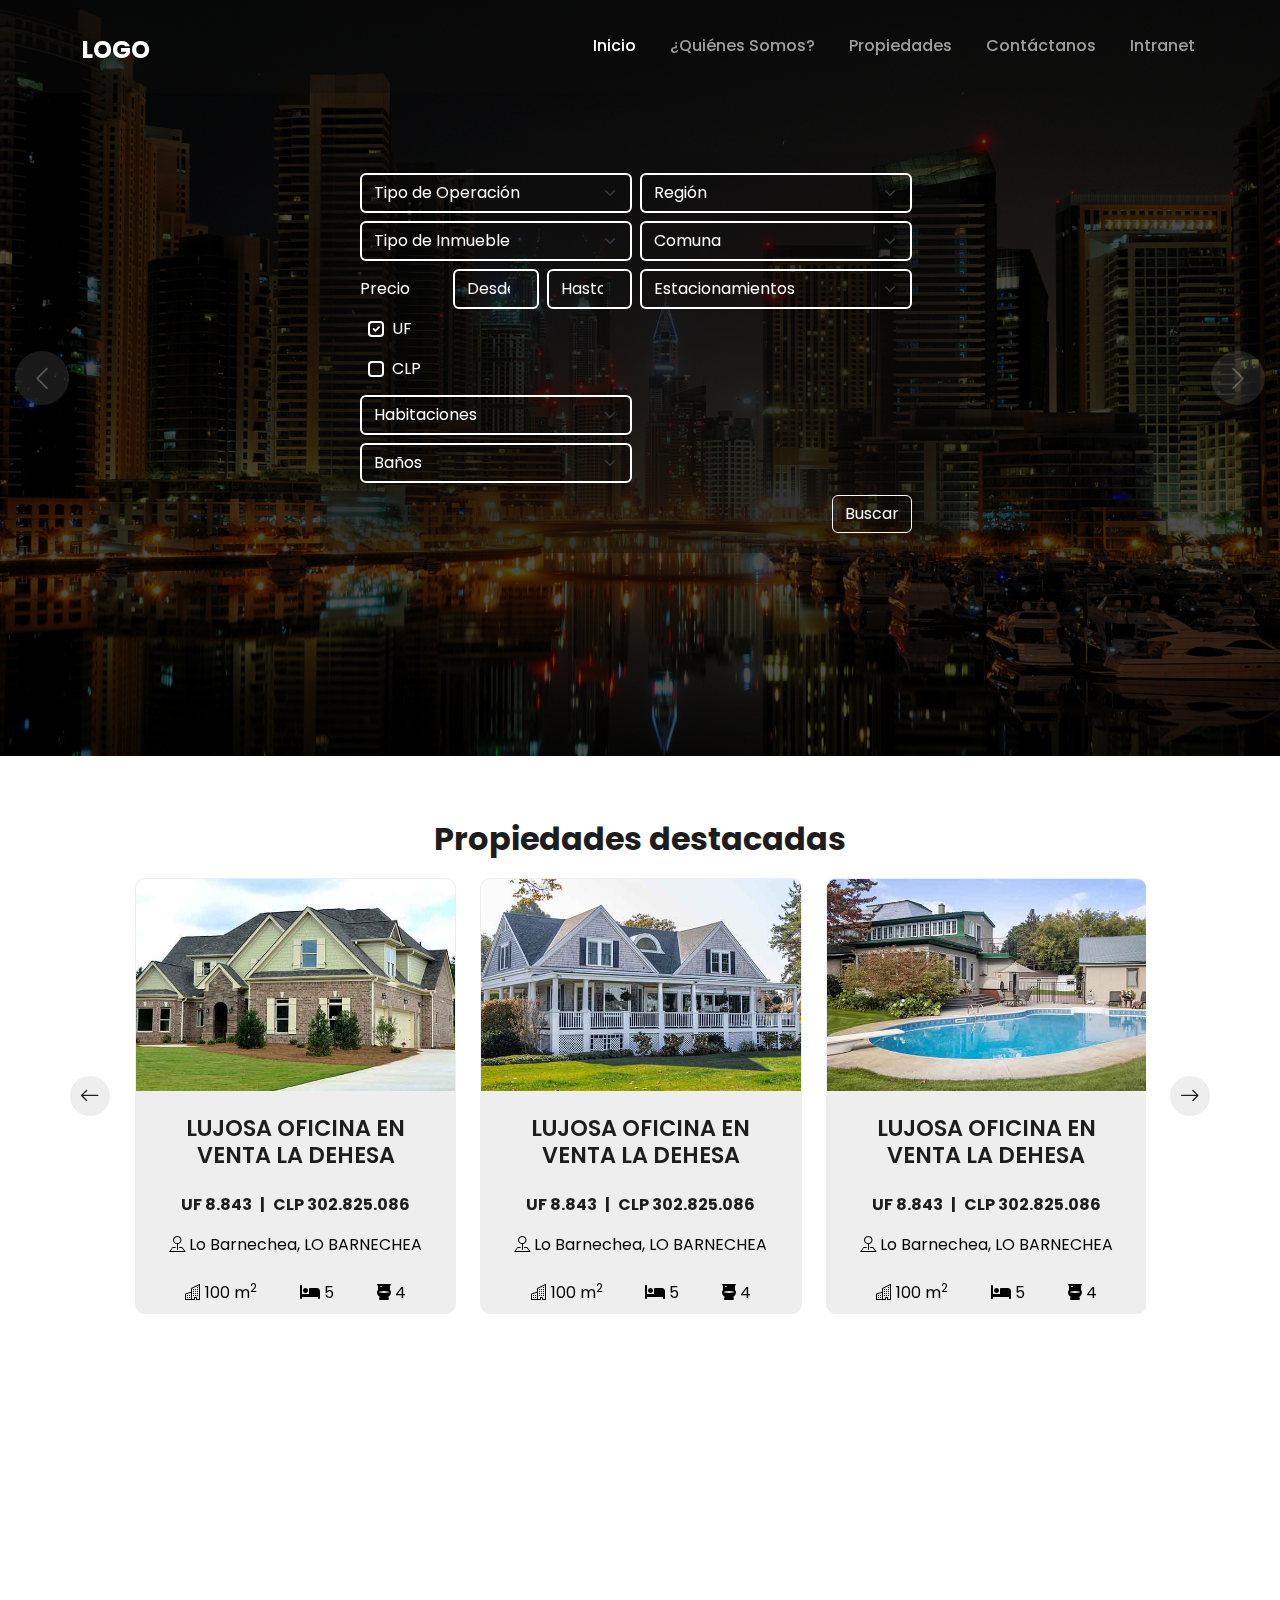
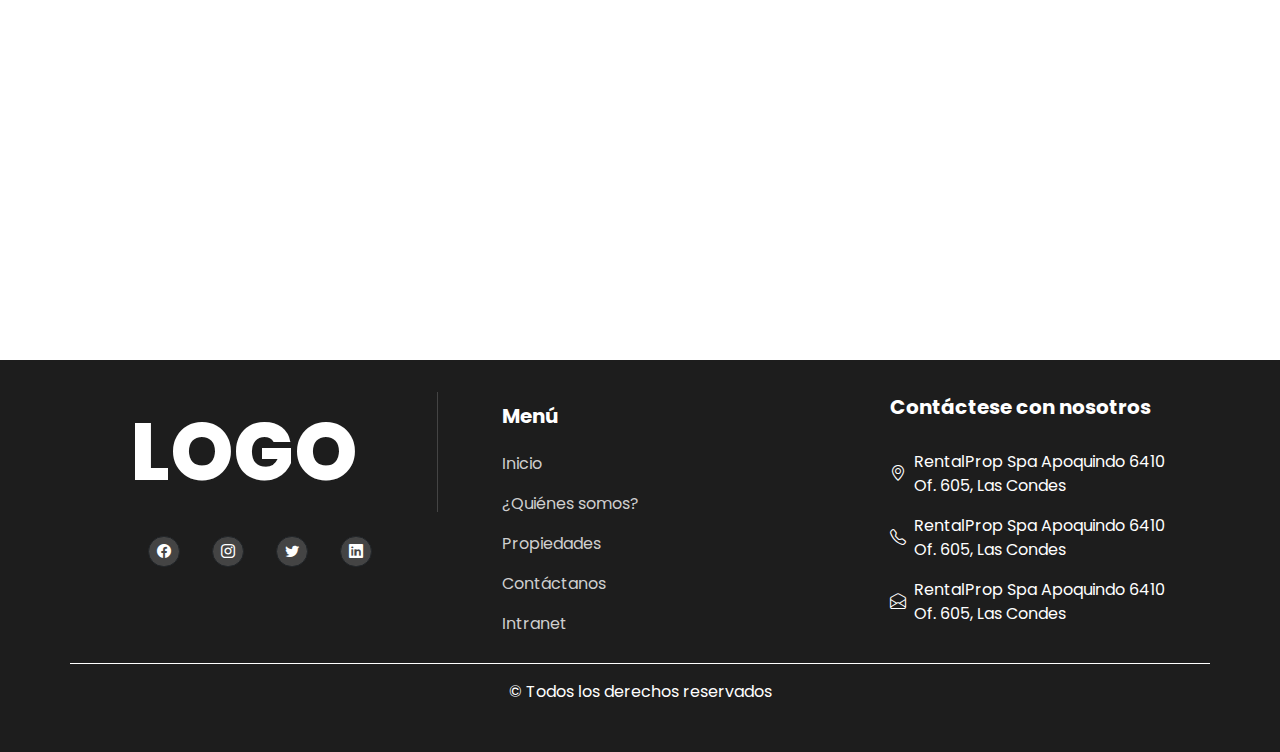
==== index.html @ abe756bc "feat: pagina demo 2 inicio" ====
<!DOCTYPE html>
<html lang="en">
  <head>
    <meta charset="utf-8" />
    <meta content="width=device-width, initial-scale=1.0" name="viewport" />

    <title>Inicio - Página básica 2</title>
    <meta content="" name="description" />
    <meta content="" name="keywords" />

    <!-- Google Fonts -->
    <link rel="preconnect" href="https://fonts.googleapis.com" />
    <link rel="preconnect" href="https://fonts.gstatic.com" crossorigin />
    <link
      href="https://fonts.googleapis.com/css2?family=Open+Sans:ital,wght@0,300;0,400;0,500;0,600;0,700;1,300;1,400;1,600;1,700&family=Roboto:ital,wght@0,300;0,400;0,500;0,600;0,700;1,300;1,400;1,500;1,600;1,700&family=Work+Sans:ital,wght@0,300;0,400;0,500;0,600;0,700;1,300;1,400;1,500;1,600;1,700&display=swap"
      rel="stylesheet"
    />

    <!-- Libraries Stylesheet -->
    <link href="assets/lib/animate/animate.min.css" rel="stylesheet" />

    <link
      href="assets/lib/owlcarousel/assets/owl.carousel.min.css"
      rel="stylesheet"
    />

    <!-- Vendor CSS Files -->
    <link
      href="assets/vendor/bootstrap/css/bootstrap.min.css"
      rel="stylesheet"
    />
    <link
      href="assets/vendor/bootstrap-icons/bootstrap-icons.css"
      rel="stylesheet"
    />
    <link
      href="assets/vendor/fontawesome-free/css/all.min.css"
      rel="stylesheet"
    />
    <link href="assets/vendor/aos/aos.css" rel="stylesheet" />
    <link
      href="assets/vendor/glightbox/css/glightbox.min.css"
      rel="stylesheet"
    />
    <link href="assets/vendor/swiper/swiper-bundle.min.css" rel="stylesheet" />

    <!-- Template Main CSS File -->
    <link href="assets/css/normalize.css" rel="stylesheet" />
    <link href="assets/css/main.css" rel="stylesheet" />
  </head>

  <body>
    <!-- ======= Header ======= -->
    <header id="header" class="header d-flex align-items-center bg-header">
      <div
        class="container-fluid container-xl d-flex align-items-center justify-content-between"
      >
        <a href="index.html" class="logo d-flex align-items-center">
          <!-- <img src="assets/img/logo.png" alt=""> -->
          <h1>LOGO</h1>
        </a>

        <i class="mobile-nav-toggle mobile-nav-show bi bi-list"></i>
        <i class="mobile-nav-toggle mobile-nav-hide d-none bi bi-x"></i>
        <nav id="navbar" class="navbar">
          <ul>
            <li><a href="index.html" class="active">Inicio</a></li>
            <li><a href="about.html">¿Quiénes somos?</a></li>
            <li><a href="properties.html">Propiedades</a></li>
            <li><a href="contact.html">Contáctanos</a></li>
            <li><a href="intranet.html">Intranet</a></li>
          </ul>
        </nav>
        <!-- .navbar -->
      </div>
    </header>
    <!-- End Header -->

    <!-- ======= Hero Section ======= -->
    <section id="hero" class="hero">
      <div class="info">
        <div class="container bg-section" data-aos="fade-up">
       
    
          <form>
            <div class="row g-2">
              <div class="col-sm-6">
                <select class="form-select">
                  <option selected>Tipo de Operación</option>
                  <option value="1">Tipo de Operación 1</option>
                  <option value="2">Tipo de Operación 2</option>
                  <option value="3">Tipo de Operación 3</option>
                </select>
              </div>

              <div class="col-sm-6">
                <select class="form-select">
                  <option selected>Región</option>
                  <option value="1">Región 1</option>
                  <option value="2">Región 2</option>
                  <option value="3">Región 3</option>
                </select>
              </div>

              <div class="col-sm-6">
                <select class="form-select">
                  <option selected>Tipo de Inmueble</option>
                  <option value="1">Tipo de Inmueble 1</option>
                  <option value="2">Tipo de Inmueble 2</option>
                  <option value="3">Tipo de Inmueble 3</option>
                </select>
              </div>

              <div class="col-sm-6">
                <select class="form-select">
                  <option selected>Comuna</option>
                  <option value="1">Comuna 1</option>
                  <option value="2">Comuna 2</option>
                  <option value="3">Comuna 3</option>
                </select>
              </div>

              <div class="col-sm-2">
                <label class="mt-2"> Precio </label>

                <div class="form-check mt-3 mx-2">
                  <input
                    class="form-check-input"
                    type="checkbox"
                    value="uf"
                    id="flexCheckDefault"
                    checked
                  />
                  <label class="form-check-label" for="flexCheckDefault">
                    UF
                  </label>
                </div>
                <div class="form-check mt-3 mx-2">
                  <input
                    class="form-check-input"
                    type="checkbox"
                    value="clp"
                    id="flexCheckChecked"
                  />
                  <label class="form-check-label" for="flexCheckChecked">
                    CLP
                  </label>
                </div>
              </div>

              <div class="col-sm-2">
                <div>
                  <input
                    type="number"
                    class="form-control"
                    placeholder="Desde"
                  />
                </div>
              </div>
              <div class="col-sm-2">
                <div>
                  <input
                    type="number"
                    class="form-control"
                    placeholder="Hasta"
                  />
                </div>
              </div>

              <div class="col-sm-6">
                <select class="form-select">
                  <option selected>Estacionamientos</option>
                  <option value="1">1</option>
                  <option value="2">2</option>
                  <option value="2">3</option>
                </select>
              </div>

              <div class="col-md-6">
                <div class="py-1">
                  <select class="form-select">
                    <option selected>Habitaciones</option>
                    <option value="1">1</option>
                    <option value="2">2</option>
                    <option value="2">3</option>
                  </select>
                </div>

                <div class="py-1">
                  <select class="form-select">
                    <option selected>Baños</option>
                    <option value="1">1</option>
                    <option value="2">2</option>
                    <option value="2">3</option>
                  </select>
                </div>
              </div>

              <div class="d-flex justify-content-end">
                <button type="submit" class="btn btn-outline-light btn-block">
                  Buscar
                </button>
              </div>
            </div>
          </form>
        </div>
      </div>
      <!-- Filter search End -->

      <div
        id="hero-carousel"
        class="carousel slide carousel_screen"
        data-bs-ride="carousel"
        data-bs-interval="5000"
      >
        <div
          class="carousel-item active"
          style="
            background-image: url(assets/img/hero-carousel/hero-carousel-1.jpg);
          "
        ></div>
        <div
          class="carousel-item"
          style="
            background-image: url(assets/img/hero-carousel/hero-carousel-2.jpg);
          "
        ></div>
        <a
          class="carousel-control-prev"
          href="#hero-carousel"
          role="button"
          data-bs-slide="prev"
        >
          <span
            class="carousel-control-prev-icon bi bi-chevron-left"
            aria-hidden="true"
          ></span>
        </a>
        <a
          class="carousel-control-next"
          href="#hero-carousel"
          role="button"
          data-bs-slide="next"
        >
          <span
            class="carousel-control-next-icon bi bi-chevron-right"
            aria-hidden="true"
          ></span>
        </a>
      </div>
    </section>
    <!-- End Hero Section -->

    <!-- ======= Utstanding Properties Section ======= -->
    <div class="outstanding-properties">
      <div class="container wow fadeInUp" data-wow-delay="0.1s">
        <div class="section-header">
          <h2>Propiedades destacadas</h2>
        </div>
        <div
          class="owl-carousel properties-carousel wow fadeInUp"
          data-wow-delay="0.1s"
        >
          <!-- Start Item 1 -->
          <div class="property-item overflow-hidden">
            <div class="position-relative overflow-hidden">
              <a href="property-details.html"
                ><img
                  class="img-fluid"
                  src="assets/img/properties/property-4.jpg"
                  alt=""
              /></a>
            </div>
            <div class="p-4 pb-0 card-props">
              <a class="d-block h6 mb-2 text-uppercase text-center" href=""
                >Lujosa Oficina en Venta La Dehesa</a
              >

              <div class="d-flex py-2">
                <small class="flex-fill text-center p-2"> UF 8.843</small>
                <small class="flex-fill text-center py-2">|</small>
                <small class="flex-fill text-center p-2">
                  CLP 302.825.086</small
                >
              </div>

              <p class="text-center">
                <i class="bi bi-pin-map"></i> Lo Barnechea, LO BARNECHEA
              </p>

              <div class="d-flex w-100 border-2">
                <span class="flex-fill text-center p-2">
                  <i class="bi bi-building"></i> 100 m<sup>2</sup>
                </span>
                <span class="flex-fill text-center py-2">
                  <i class="fa-sharp fa-solid fa-bed"></i> 5
                </span>
                <span class="flex-fill text-center p-2">
                  <i class="fa-sharp fa-solid fa-toilet"></i> 4
                </span>
              </div>
            </div>
          </div>
          <!-- Start Item 1 -->

          <!-- Start Item 2 -->
          <div class="property-item overflow-hidden">
            <div class="position-relative overflow-hidden">
              <a href="property-details.html"
                ><img
                  class="img-fluid"
                  src="assets/img/properties/property-1.jpg"
                  alt=""
              /></a>
            </div>
            <div class="p-4 pb-0 card-props">
              <a class="d-block h6 mb-2 text-uppercase text-center" href=""
                >Lujosa Oficina en Venta La Dehesa</a
              >

              <div class="d-flex py-2">
                <small class="flex-fill text-center p-2"> UF 8.843</small>
                <small class="flex-fill text-center py-2">|</small>
                <small class="flex-fill text-center p-2">
                  CLP 302.825.086</small
                >
              </div>

              <p class="text-center">
                <i class="bi bi-pin-map"></i> Lo Barnechea, LO BARNECHEA
              </p>

              <div class="d-flex w-100">
                <span class="flex-fill text-center p-2">
                  <i class="bi bi-building"></i> 100 m<sup>2</sup>
                </span>
                <span class="flex-fill text-center py-2">
                  <i class="fa-sharp fa-solid fa-bed"></i> 5
                </span>
                <span class="flex-fill text-center p-2">
                  <i class="fa-sharp fa-solid fa-toilet"></i> 4
                </span>
              </div>
            </div>
          </div>
          <!-- Start Item 2 -->

          <!-- Start Item 3 -->
          <div class="property-item overflow-hidden">
            <div class="position-relative overflow-hidden">
              <a href="property-details.html"
                ><img
                  class="img-fluid"
                  src="assets/img/properties/property-3.jpg"
                  alt=""
              /></a>
            </div>
            <div class="p-4 pb-0 card-props">
              <a class="d-block h6 mb-2 text-uppercase text-center" href=""
                >Lujosa Oficina en Venta La Dehesa</a
              >

              <div class="d-flex py-2">
                <small class="flex-fill text-center p-2"> UF 8.843</small>
                <small class="flex-fill text-center py-2">|</small>
                <small class="flex-fill text-center p-2">
                  CLP 302.825.086</small
                >
              </div>

              <p class="text-center">
                <i class="bi bi-pin-map"></i> Lo Barnechea, LO BARNECHEA
              </p>

              <div class="d-flex w-100">
                <span class="flex-fill text-center p-2">
                  <i class="bi bi-building"></i> 100 m<sup>2</sup>
                </span>
                <span class="flex-fill text-center py-2">
                  <i class="fa-sharp fa-solid fa-bed"></i> 5
                </span>
                <span class="flex-fill text-center p-2">
                  <i class="fa-sharp fa-solid fa-toilet"></i> 4
                </span>
              </div>
            </div>
          </div>
          <!-- Start Item 3 -->

          <!-- Start Item 4 -->
          <div class="property-item overflow-hidden">
            <div class="position-relative overflow-hidden">
              <a href="property-details.html"
                ><img
                  class="img-fluid"
                  src="assets/img/properties/property-4.jpg"
                  alt=""
              /></a>
            </div>
            <div class="p-4 pb-0 card-props">
              <a class="d-block h6 mb-2 text-uppercase text-center" href=""
                >Lujosa Oficina en Venta La Dehesa</a
              >

              <div class="d-flex py-2">
                <small class="flex-fill text-center p-2"> UF 8.843</small>
                <small class="flex-fill text-center py-2">|</small>
                <small class="flex-fill text-center p-2">
                  CLP 302.825.086</small
                >
              </div>

              <p class="text-center">
                <i class="bi bi-pin-map"></i> Lo Barnechea, LO BARNECHEA
              </p>

              <div class="d-flex w-100">
                <span class="flex-fill text-center p-2">
                  <i class="bi bi-building"></i> 100 m<sup>2</sup>
                </span>
                <span class="flex-fill text-center py-2">
                  <i class="fa-sharp fa-solid fa-bed"></i> 5
                </span>
                <span class="flex-fill text-center p-2">
                  <i class="fa-sharp fa-solid fa-toilet"></i> 4
                </span>
              </div>
            </div>
          </div>
          <!-- Start Item 4 -->
        </div>
      </div>
    </div>
    <!-- Properties End -->
        <!-- ======= Utstanding Properties Section ======= -->
        <div class="outstanding-properties">
          <div class="container wow fadeInUp" data-wow-delay="0.1s">
            <div
              class="owl-carousel properties-carousel wow fadeInUp"
              data-wow-delay="0.1s"
            >
              <!-- Start Item 1 -->
              <div class="property-item overflow-hidden">
                <div class="position-relative overflow-hidden">
                  <a href="property-details.html"
                    ><img
                      class="img-fluid"
                      src="assets/img/properties/property-4.jpg"
                      alt=""
                  /></a>
                </div>
                <div class="p-4 pb-0 card-props">
                  <a class="d-block h6 mb-2 text-uppercase text-center" href=""
                    >Lujosa Oficina en Venta La Dehesa</a
                  >
    
                  <div class="d-flex py-2">
                    <small class="flex-fill text-center p-2"> UF 8.843</small>
                    <small class="flex-fill text-center py-2">|</small>
                    <small class="flex-fill text-center p-2">
                      CLP 302.825.086</small
                    >
                  </div>
    
                  <p class="text-center">
                    <i class="bi bi-pin-map"></i> Lo Barnechea, LO BARNECHEA
                  </p>
    
                  <div class="d-flex w-100 border-2">
                    <span class="flex-fill text-center p-2">
                      <i class="bi bi-building"></i> 100 m<sup>2</sup>
                    </span>
                    <span class="flex-fill text-center py-2">
                      <i class="fa-sharp fa-solid fa-bed"></i> 5
                    </span>
                    <span class="flex-fill text-center p-2">
                      <i class="fa-sharp fa-solid fa-toilet"></i> 4
                    </span>
                  </div>
                </div>
              </div>
              <!-- Start Item 1 -->
    
              <!-- Start Item 2 -->
              <div class="property-item overflow-hidden">
                <div class="position-relative overflow-hidden">
                  <a href="property-details.html"
                    ><img
                      class="img-fluid"
                      src="assets/img/properties/property-1.jpg"
                      alt=""
                  /></a>
                </div>
                <div class="p-4 pb-0 card-props">
                  <a class="d-block h6 mb-2 text-uppercase text-center" href=""
                    >Lujosa Oficina en Venta La Dehesa</a
                  >
    
                  <div class="d-flex py-2">
                    <small class="flex-fill text-center p-2"> UF 8.843</small>
                    <small class="flex-fill text-center py-2">|</small>
                    <small class="flex-fill text-center p-2">
                      CLP 302.825.086</small
                    >
                  </div>
    
                  <p class="text-center">
                    <i class="bi bi-pin-map"></i> Lo Barnechea, LO BARNECHEA
                  </p>
    
                  <div class="d-flex w-100">
                    <span class="flex-fill text-center p-2">
                      <i class="bi bi-building"></i> 100 m<sup>2</sup>
                    </span>
                    <span class="flex-fill text-center py-2">
                      <i class="fa-sharp fa-solid fa-bed"></i> 5
                    </span>
                    <span class="flex-fill text-center p-2">
                      <i class="fa-sharp fa-solid fa-toilet"></i> 4
                    </span>
                  </div>
                </div>
              </div>
              <!-- Start Item 2 -->
    
              <!-- Start Item 3 -->
              <div class="property-item overflow-hidden">
                <div class="position-relative overflow-hidden">
                  <a href="property-details.html"
                    ><img
                      class="img-fluid"
                      src="assets/img/properties/property-3.jpg"
                      alt=""
                  /></a>
                </div>
                <div class="p-4 pb-0 card-props">
                  <a class="d-block h6 mb-2 text-uppercase text-center" href=""
                    >Lujosa Oficina en Venta La Dehesa</a
                  >
    
                  <div class="d-flex py-2">
                    <small class="flex-fill text-center p-2"> UF 8.843</small>
                    <small class="flex-fill text-center py-2">|</small>
                    <small class="flex-fill text-center p-2">
                      CLP 302.825.086</small
                    >
                  </div>
    
                  <p class="text-center">
                    <i class="bi bi-pin-map"></i> Lo Barnechea, LO BARNECHEA
                  </p>
    
                  <div class="d-flex w-100">
                    <span class="flex-fill text-center p-2">
                      <i class="bi bi-building"></i> 100 m<sup>2</sup>
                    </span>
                    <span class="flex-fill text-center py-2">
                      <i class="fa-sharp fa-solid fa-bed"></i> 5
                    </span>
                    <span class="flex-fill text-center p-2">
                      <i class="fa-sharp fa-solid fa-toilet"></i> 4
                    </span>
                  </div>
                </div>
              </div>
              <!-- Start Item 3 -->
    
              <!-- Start Item 4 -->
              <div class="property-item overflow-hidden">
                <div class="position-relative overflow-hidden">
                  <a href="property-details.html"
                    ><img
                      class="img-fluid"
                      src="assets/img/properties/property-4.jpg"
                      alt=""
                  /></a>
                </div>
                <div class="p-4 pb-0 card-props">
                  <a class="d-block h6 mb-2 text-uppercase text-center" href=""
                    >Lujosa Oficina en Venta La Dehesa</a
                  >
    
                  <div class="d-flex py-2">
                    <small class="flex-fill text-center p-2"> UF 8.843</small>
                    <small class="flex-fill text-center py-2">|</small>
                    <small class="flex-fill text-center p-2">
                      CLP 302.825.086</small
                    >
                  </div>
    
                  <p class="text-center">
                    <i class="bi bi-pin-map"></i> Lo Barnechea, LO BARNECHEA
                  </p>
    
                  <div class="d-flex w-100">
                    <span class="flex-fill text-center p-2">
                      <i class="bi bi-building"></i> 100 m<sup>2</sup>
                    </span>
                    <span class="flex-fill text-center py-2">
                      <i class="fa-sharp fa-solid fa-bed"></i> 5
                    </span>
                    <span class="flex-fill text-center p-2">
                      <i class="fa-sharp fa-solid fa-toilet"></i> 4
                    </span>
                  </div>
                </div>
              </div>
              <!-- Start Item 4 -->
            </div>
          </div>
        </div>
        <!-- Properties End -->


     <!-- ======= Footer ======= -->
     <footer id="footer" class="footer">
      <div class="footer-content position-relative">
        <div class="container">
          <div class="row w-100">
            <div class="col-lg-4 d-flex align-items-center flex-column">
              <div class="footer-logo">            
                <a href="index.html" style="color: #fff !important;">LOGO</a>
              </div>
              <div class="footer-navigation">
                <div class="footer-nav-links">
                  <ul>
                    <li>
                      <button
                        type="button"
                        class="btn btn-dark btn-circle btn-sm "
                      >
                        <a href="#">
                          <i class="bi bi-facebook "></i>
                        </a>
                      </button>
                    </li>

                    <li>
                      <button
                        type="button"
                        class="btn btn-dark btn-circle btn-sm"
                      >
                        <a href="#">
                          <i class="bi bi-instagram"></i>
                        </a>
                      </button>
                    </li>

                    <li>
                      <button
                        type="button"
                        class="btn btn-dark btn-circle btn-sm"
                      >
                        <a href="#">
                          <i class="bi bi-twitter"></i>
                        </a>
                      </button>
                    </li>

                    <li>
                      <button
                        type="button"
                        class="btn btn-dark btn-circle btn-sm"
                      >
                        <a href="#">
                          <i class="bi bi-linkedin"></i>
                        </a>
                      </button>
                    </li>
                  </ul>
                </div>
              </div>
            </div>

            <div class="col-lg-4 align-items-center">
                <div class="footer-nav-address">
                  <ul class="footer-nav-menu">
                    <li><h4 style="color: #fff;font-size: 20px;"><b>Menú</b></h4></li>
                    <li><a href="index.html">Inicio</a></li>
                    <li><a href="about.html">¿Quiénes somos?</a></li>
                    <li><a href="properties.html" >Propiedades</a></li>
                    <li><a href="contact.html">Contáctanos</a></li>
                    <li><a href="intranet.html">Intranet</a></li>
                  </ul>
             
              </div>
            
            </div>

            <div class="col-lg-4 d-flex align-items-center flex-column">
              <p class="text-center" style="color: #fff;font-size: 20px;"><b>Contáctese con nosotros</b></p>
              
              <div class="footer-nav-address">
                <ul>
                  <li style="color: #fff !important;">
                    <i class="bi bi-geo-alt"></i>
                    <span
                      >RentalProp Spa Apoquindo 6410 Of. 605, Las Condes</span
                    >
                  </li>
                  <li style="color: #fff !important;">
                    <i class="bi bi-telephone"></i>
                    <span
                      >RentalProp Spa Apoquindo 6410 Of. 605, Las Condes</span
                    >
                  </li>
                  <li style="color: #fff !important;">
                    <i class="bi bi-envelope-open mr-3"></i>
                    <span
                      >RentalProp Spa Apoquindo 6410 Of. 605, Las Condes</span
                    >
                  </li>
                </ul>
              </div>
            </div>
          </div>
          <div class="row w-100">
            <div class="col-lg-12 text-center" style="border-top: 1px solid #fff;">
                <div class="footer-copyrigth" style="color: #fff !important;">
                &copy; Todos los derechos reservados
              </div> 
            </div>
          </div>
        </div>
      </div>
    </footer>
    <!-- End Footer -->

    <a
      href="#"
      class="scroll-top d-flex align-items-center justify-content-center"
      ><i class="bi bi-arrow-up-short"></i
    ></a>

    <div id="preloader"></div>

    <!-- Vendor JS Files -->
    <script src="assets/vendor/bootstrap/js/bootstrap.bundle.min.js"></script>
    <script src="assets/vendor/aos/aos.js"></script>
    <script src="assets/vendor/glightbox/js/glightbox.min.js"></script>
    <script src="assets/vendor/isotope-layout/isotope.pkgd.min.js"></script>
    <script src="assets/vendor/swiper/swiper-bundle.min.js"></script>
    <script src="assets/vendor/purecounter/purecounter_vanilla.js"></script>
    <script src="assets/vendor/php-email-form/validate.js"></script>
    <script src="https://code.jquery.com/jquery-3.4.1.min.js"></script>
    <script src="https://cdn.jsdelivr.net/npm/bootstrap@5.0.0/dist/js/bootstrap.bundle.min.js"></script>
    <script src="assets/lib/wow/wow.min.js"></script>
    <script src="assets/lib/easing/easing.min.js"></script>
    <script src="assets/lib/waypoints/waypoints.min.js"></script>
    <script src="assets/lib/owlcarousel/owl.carousel.min.js"></script>

    <!-- Template Main JS File -->
    <script src="assets/js/main.js"></script>
    <script src="assets/js/owlCarousel.js"></script>
  </body>
</html>
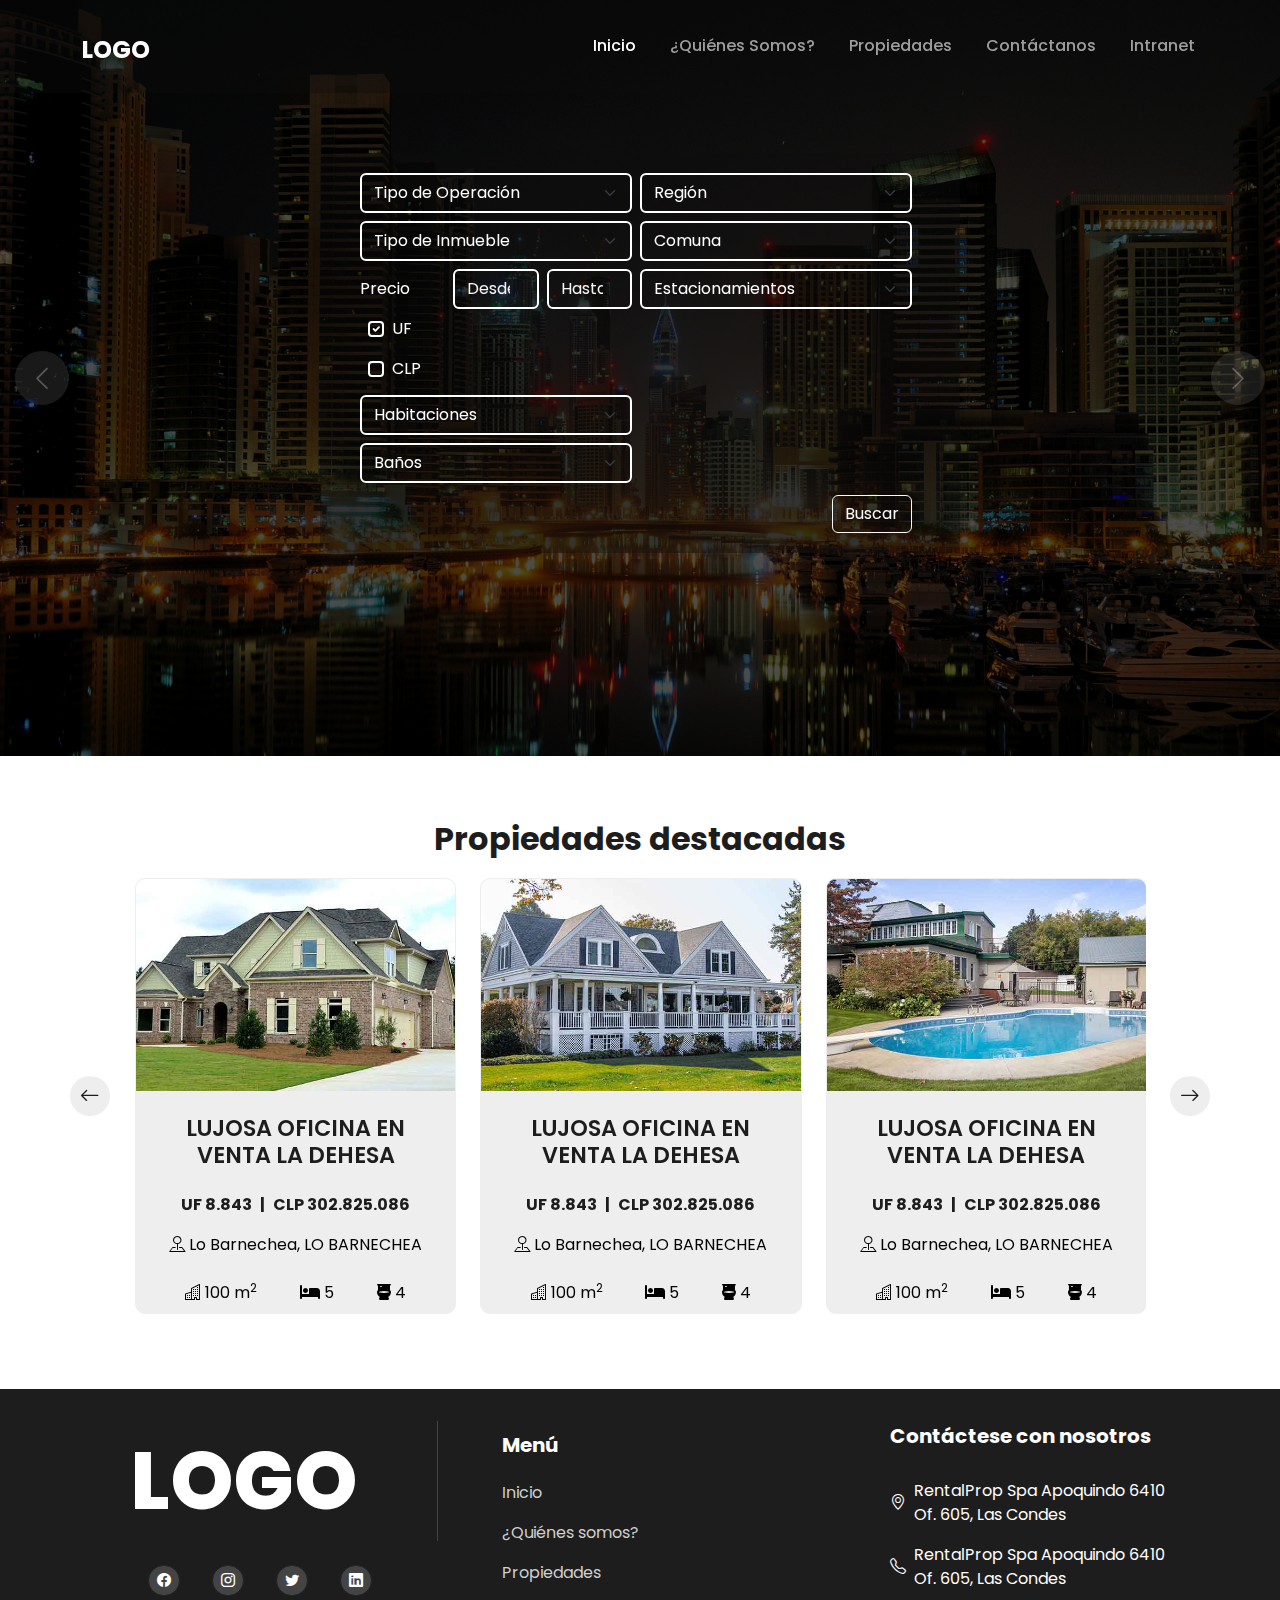
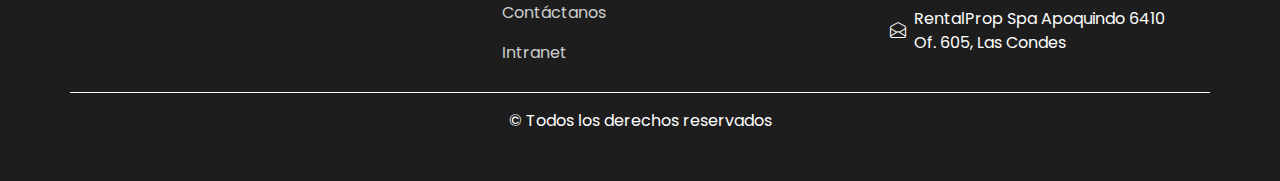
==== commit 7ca7755c: "feat: update page" ====
--- a/index.html
+++ b/index.html
@@ -4,7 +4,7 @@
     <meta charset="utf-8" />
     <meta content="width=device-width, initial-scale=1.0" name="viewport" />
 
-    <title>Inicio - Página básica 2</title>
+    <title>Inicio - Página demo B2</title>
     <meta content="" name="description" />
     <meta content="" name="keywords" />
 
@@ -431,185 +431,6 @@
         </div>
       </div>
     </div>
-    <!-- Properties End -->
-        <!-- ======= Utstanding Properties Section ======= -->
-        <div class="outstanding-properties">
-          <div class="container wow fadeInUp" data-wow-delay="0.1s">
-            <div
-              class="owl-carousel properties-carousel wow fadeInUp"
-              data-wow-delay="0.1s"
-            >
-              <!-- Start Item 1 -->
-              <div class="property-item overflow-hidden">
-                <div class="position-relative overflow-hidden">
-                  <a href="property-details.html"
-                    ><img
-                      class="img-fluid"
-                      src="assets/img/properties/property-4.jpg"
-                      alt=""
-                  /></a>
-                </div>
-                <div class="p-4 pb-0 card-props">
-                  <a class="d-block h6 mb-2 text-uppercase text-center" href=""
-                    >Lujosa Oficina en Venta La Dehesa</a
-                  >
-    
-                  <div class="d-flex py-2">
-                    <small class="flex-fill text-center p-2"> UF 8.843</small>
-                    <small class="flex-fill text-center py-2">|</small>
-                    <small class="flex-fill text-center p-2">
-                      CLP 302.825.086</small
-                    >
-                  </div>
-    
-                  <p class="text-center">
-                    <i class="bi bi-pin-map"></i> Lo Barnechea, LO BARNECHEA
-                  </p>
-    
-                  <div class="d-flex w-100 border-2">
-                    <span class="flex-fill text-center p-2">
-                      <i class="bi bi-building"></i> 100 m<sup>2</sup>
-                    </span>
-                    <span class="flex-fill text-center py-2">
-                      <i class="fa-sharp fa-solid fa-bed"></i> 5
-                    </span>
-                    <span class="flex-fill text-center p-2">
-                      <i class="fa-sharp fa-solid fa-toilet"></i> 4
-                    </span>
-                  </div>
-                </div>
-              </div>
-              <!-- Start Item 1 -->
-    
-              <!-- Start Item 2 -->
-              <div class="property-item overflow-hidden">
-                <div class="position-relative overflow-hidden">
-                  <a href="property-details.html"
-                    ><img
-                      class="img-fluid"
-                      src="assets/img/properties/property-1.jpg"
-                      alt=""
-                  /></a>
-                </div>
-                <div class="p-4 pb-0 card-props">
-                  <a class="d-block h6 mb-2 text-uppercase text-center" href=""
-                    >Lujosa Oficina en Venta La Dehesa</a
-                  >
-    
-                  <div class="d-flex py-2">
-                    <small class="flex-fill text-center p-2"> UF 8.843</small>
-                    <small class="flex-fill text-center py-2">|</small>
-                    <small class="flex-fill text-center p-2">
-                      CLP 302.825.086</small
-                    >
-                  </div>
-    
-                  <p class="text-center">
-                    <i class="bi bi-pin-map"></i> Lo Barnechea, LO BARNECHEA
-                  </p>
-    
-                  <div class="d-flex w-100">
-                    <span class="flex-fill text-center p-2">
-                      <i class="bi bi-building"></i> 100 m<sup>2</sup>
-                    </span>
-                    <span class="flex-fill text-center py-2">
-                      <i class="fa-sharp fa-solid fa-bed"></i> 5
-                    </span>
-                    <span class="flex-fill text-center p-2">
-                      <i class="fa-sharp fa-solid fa-toilet"></i> 4
-                    </span>
-                  </div>
-                </div>
-              </div>
-              <!-- Start Item 2 -->
-    
-              <!-- Start Item 3 -->
-              <div class="property-item overflow-hidden">
-                <div class="position-relative overflow-hidden">
-                  <a href="property-details.html"
-                    ><img
-                      class="img-fluid"
-                      src="assets/img/properties/property-3.jpg"
-                      alt=""
-                  /></a>
-                </div>
-                <div class="p-4 pb-0 card-props">
-                  <a class="d-block h6 mb-2 text-uppercase text-center" href=""
-                    >Lujosa Oficina en Venta La Dehesa</a
-                  >
-    
-                  <div class="d-flex py-2">
-                    <small class="flex-fill text-center p-2"> UF 8.843</small>
-                    <small class="flex-fill text-center py-2">|</small>
-                    <small class="flex-fill text-center p-2">
-                      CLP 302.825.086</small
-                    >
-                  </div>
-    
-                  <p class="text-center">
-                    <i class="bi bi-pin-map"></i> Lo Barnechea, LO BARNECHEA
-                  </p>
-    
-                  <div class="d-flex w-100">
-                    <span class="flex-fill text-center p-2">
-                      <i class="bi bi-building"></i> 100 m<sup>2</sup>
-                    </span>
-                    <span class="flex-fill text-center py-2">
-                      <i class="fa-sharp fa-solid fa-bed"></i> 5
-                    </span>
-                    <span class="flex-fill text-center p-2">
-                      <i class="fa-sharp fa-solid fa-toilet"></i> 4
-                    </span>
-                  </div>
-                </div>
-              </div>
-              <!-- Start Item 3 -->
-    
-              <!-- Start Item 4 -->
-              <div class="property-item overflow-hidden">
-                <div class="position-relative overflow-hidden">
-                  <a href="property-details.html"
-                    ><img
-                      class="img-fluid"
-                      src="assets/img/properties/property-4.jpg"
-                      alt=""
-                  /></a>
-                </div>
-                <div class="p-4 pb-0 card-props">
-                  <a class="d-block h6 mb-2 text-uppercase text-center" href=""
-                    >Lujosa Oficina en Venta La Dehesa</a
-                  >
-    
-                  <div class="d-flex py-2">
-                    <small class="flex-fill text-center p-2"> UF 8.843</small>
-                    <small class="flex-fill text-center py-2">|</small>
-                    <small class="flex-fill text-center p-2">
-                      CLP 302.825.086</small
-                    >
-                  </div>
-    
-                  <p class="text-center">
-                    <i class="bi bi-pin-map"></i> Lo Barnechea, LO BARNECHEA
-                  </p>
-    
-                  <div class="d-flex w-100">
-                    <span class="flex-fill text-center p-2">
-                      <i class="bi bi-building"></i> 100 m<sup>2</sup>
-                    </span>
-                    <span class="flex-fill text-center py-2">
-                      <i class="fa-sharp fa-solid fa-bed"></i> 5
-                    </span>
-                    <span class="flex-fill text-center p-2">
-                      <i class="fa-sharp fa-solid fa-toilet"></i> 4
-                    </span>
-                  </div>
-                </div>
-              </div>
-              <!-- Start Item 4 -->
-            </div>
-          </div>
-        </div>
-        <!-- Properties End -->
 
 
      <!-- ======= Footer ======= -->
--- a/assets/css/main.css
+++ b/assets/css/main.css
@@ -1555,3 +1555,24 @@
     display: none;
   }
 }
+
+
+.mapboxgl-canvas-container {
+  width: 1920px;
+  height: 80vh !important;
+  border-radius: 15px;
+}
+
+.mapboxgl-canvas {
+  width: max-content !important;
+}
+
+#map {
+  width: 100% !important;
+  height: 45% !important;
+  border-radius: 5px !important;
+}
+.initialMap {
+  height: 0 !important;
+  overflow: hidden;
+}